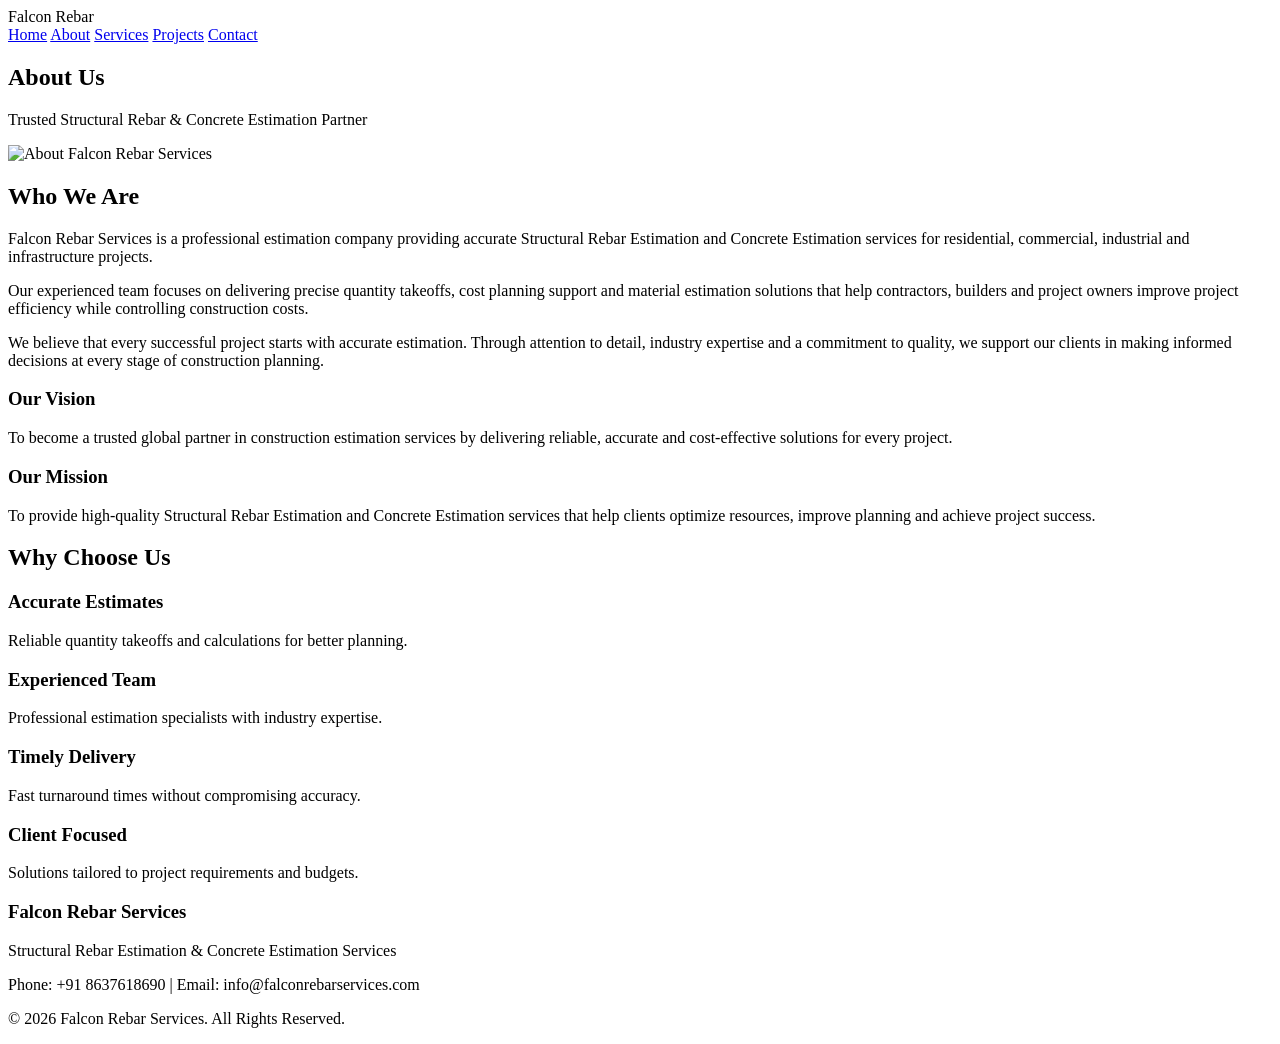
==== about.html @ 519c0856 "Add About Us page with company details This file contains the complete HTML structure for the 'About" ====
<!DOCTYPE html>
<html lang="en">
<head>
<meta charset="UTF-8">
<meta name="viewport" content="width=device-width, initial-scale=1.0">

<title>About Us | Falcon Rebar Services</title>

<link rel="stylesheet" href="css/style.css">

<link href="https://fonts.googleapis.com/css2?family=Poppins:wght@300;400;500;600;700;800&display=swap" rel="stylesheet">
</head>

<body>

<nav class="navbar">
    <div class="logo">Falcon <span>Rebar</span></div>

    <div class="nav-links">
        <a href="index.html">Home</a>
        <a href="about.html" class="active">About</a>
        <a href="services.html">Services</a>
        <a href="projects.html">Projects</a>
        <a href="contact.html">Contact</a>
    </div>
</nav>

<section class="page-banner">
    <div class="banner-content">
        <h1>About Us</h1>
        <p>Trusted Structural Rebar & Concrete Estimation Partner</p>
    </div>
</section>

<section class="about-page">

<div class="container">

<div class="about-grid">

<div class="about-image">
    <img src="images/about.jpg" alt="About Falcon Rebar Services">
</div>

<div class="about-content">

<h2>Who We Are</h2>

<p>
Falcon Rebar Services is a professional estimation company providing
accurate Structural Rebar Estimation and Concrete Estimation services
for residential, commercial, industrial and infrastructure projects.
</p>

<p>
Our experienced team focuses on delivering precise quantity takeoffs,
cost planning support and material estimation solutions that help
contractors, builders and project owners improve project efficiency
while controlling construction costs.
</p>

<p>
We believe that every successful project starts with accurate
estimation. Through attention to detail, industry expertise and a
commitment to quality, we support our clients in making informed
decisions at every stage of construction planning.
</p>

</div>

</div>

</div>

</section>

<section class="vision-mission">

<div class="container">

<div class="vm-grid">

<div class="vm-card">
    <h3>Our Vision</h3>

    <p>
    To become a trusted global partner in construction estimation
    services by delivering reliable, accurate and cost-effective
    solutions for every project.
    </p>
</div>

<div class="vm-card">
    <h3>Our Mission</h3>

    <p>
    To provide high-quality Structural Rebar Estimation and Concrete
    Estimation services that help clients optimize resources,
    improve planning and achieve project success.
    </p>
</div>

</div>

</div>

</section>

<section class="why-us">

<div class="container">

<div class="section-title">
    <h2>Why Choose Us</h2>
</div>

<div class="why-grid">

<div class="why-card">
    <h3>Accurate Estimates</h3>
    <p>Reliable quantity takeoffs and calculations for better planning.</p>
</div>

<div class="why-card">
    <h3>Experienced Team</h3>
    <p>Professional estimation specialists with industry expertise.</p>
</div>

<div class="why-card">
    <h3>Timely Delivery</h3>
    <p>Fast turnaround times without compromising accuracy.</p>
</div>

<div class="why-card">
    <h3>Client Focused</h3>
    <p>Solutions tailored to project requirements and budgets.</p>
</div>

</div>

</div>

</section>

<footer>
    <div class="footer-content">
        <h3>Falcon Rebar Services</h3>

        <p>
            Structural Rebar Estimation & Concrete Estimation Services
        </p>

        <p>
            Phone: +91 8637618690 |
            Email: info@falconrebarservices.com
        </p>

        <p>
            © 2026 Falcon Rebar Services. All Rights Reserved.
        </p>
    </div>
</footer>

<script src="js/script.js"></script>

</body>
</html>
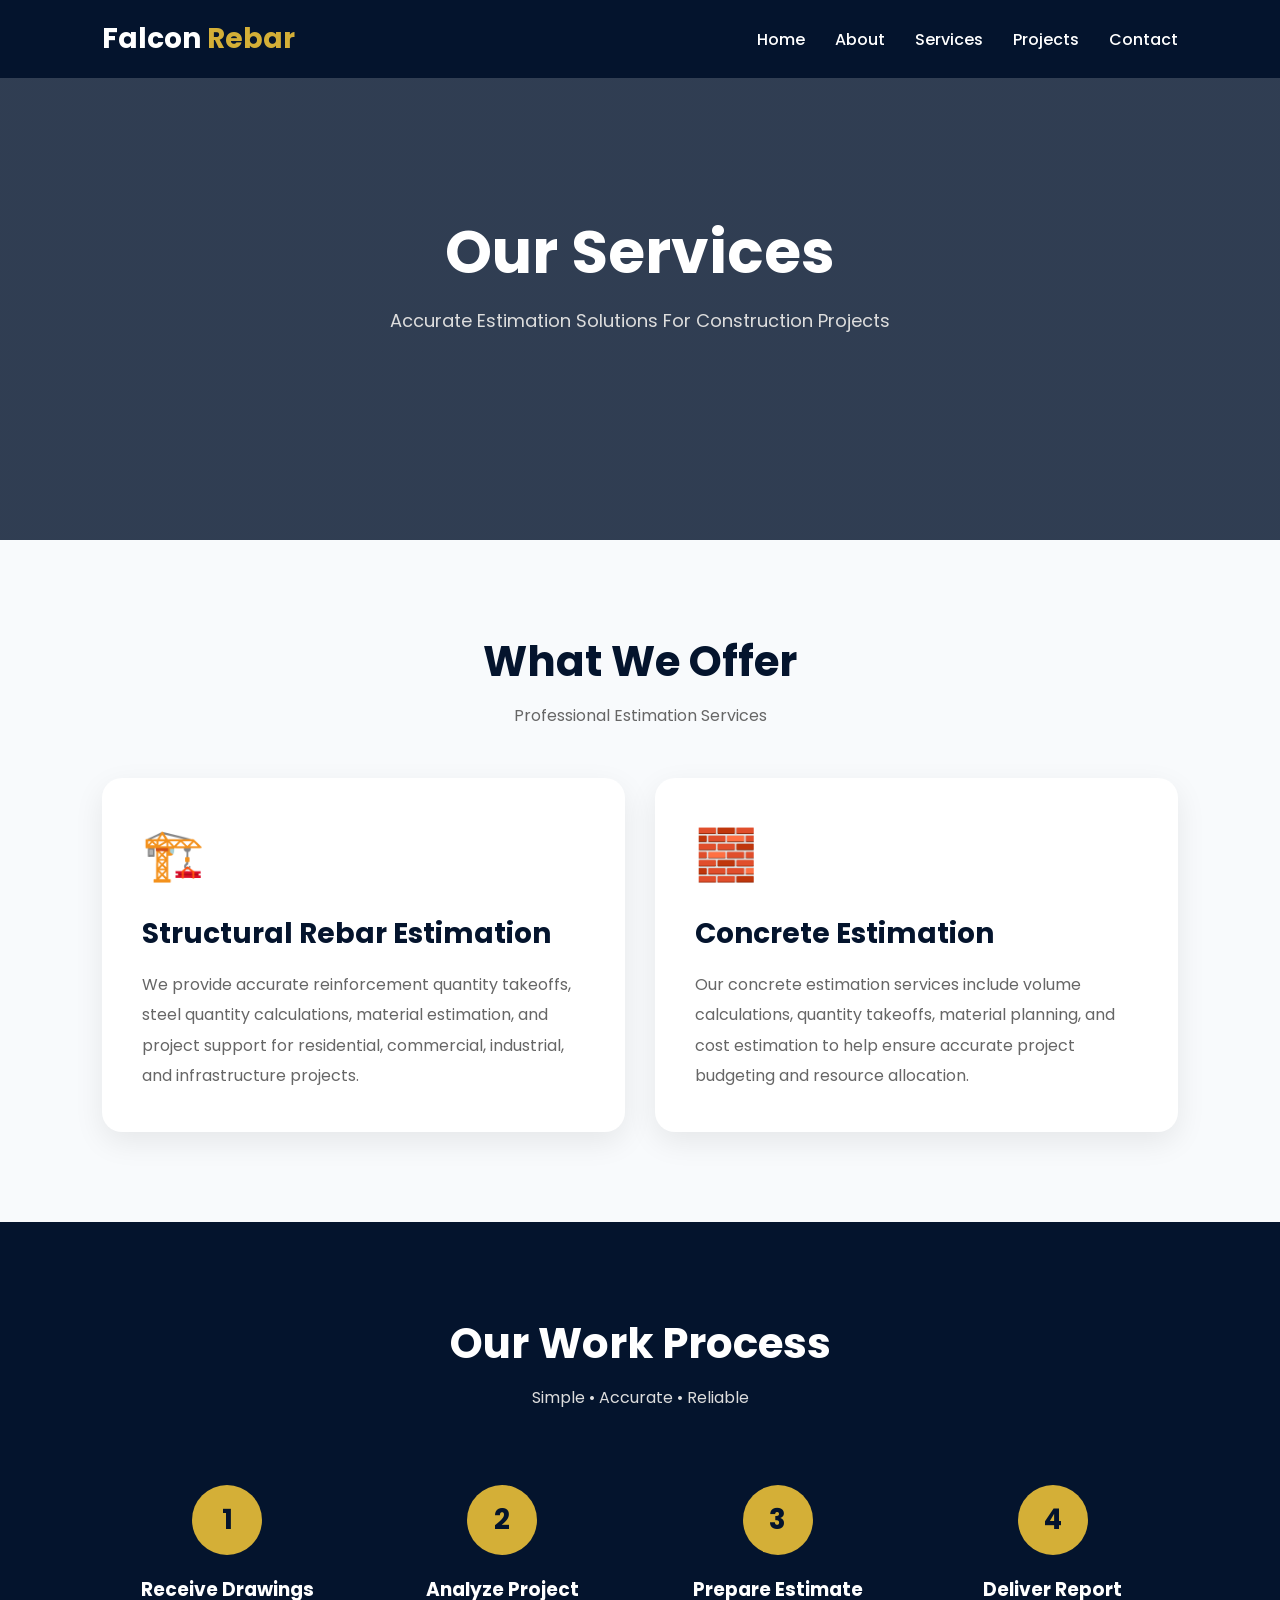
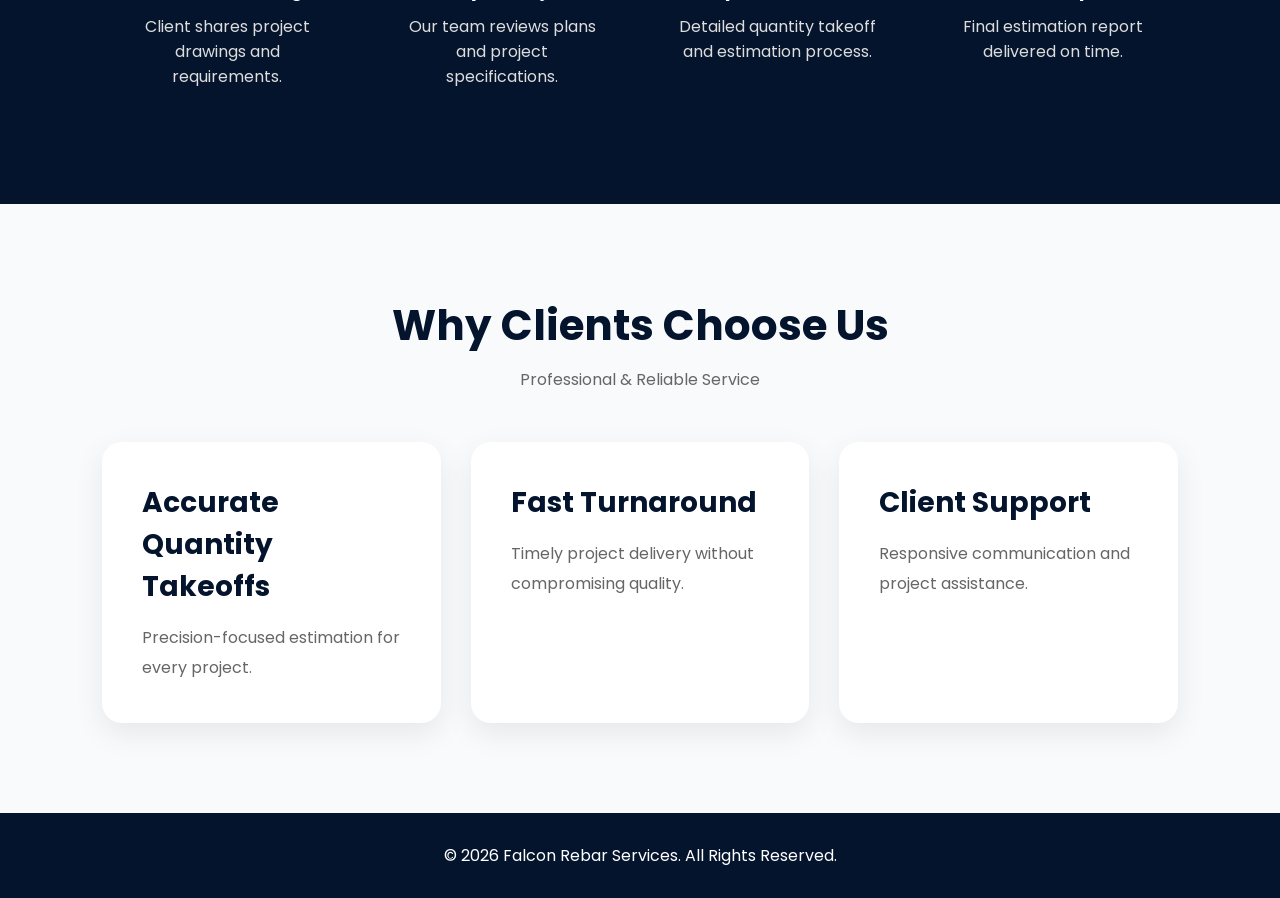
==== commit 82bc7676: "Revise About Us page to highlight services offered Updated the title and content of the About Us pag" ====
--- a/about.html
+++ b/about.html
@@ -4,138 +4,330 @@
 <meta charset="UTF-8">
 <meta name="viewport" content="width=device-width, initial-scale=1.0">
 
-<title>About Us | Falcon Rebar Services</title>
-
-<link rel="stylesheet" href="css/style.css">
+<title>Services | Falcon Rebar Services</title>
 
 <link href="https://fonts.googleapis.com/css2?family=Poppins:wght@300;400;500;600;700;800&display=swap" rel="stylesheet">
+
+<style>
+
+*{
+margin:0;
+padding:0;
+box-sizing:border-box;
+font-family:'Poppins',sans-serif;
+}
+
+body{
+background:#f8fafc;
+color:#222;
+}
+
+.navbar{
+position:fixed;
+top:0;
+left:0;
+width:100%;
+padding:18px 8%;
+display:flex;
+justify-content:space-between;
+align-items:center;
+background:#04142d;
+z-index:1000;
+}
+
+.logo{
+font-size:28px;
+font-weight:700;
+color:white;
+}
+
+.logo span{
+color:#d4af37;
+}
+
+.nav-links{
+display:flex;
+gap:30px;
+}
+
+.nav-links a{
+color:white;
+text-decoration:none;
+font-weight:500;
+transition:.3s;
+}
+
+.nav-links a:hover{
+color:#d4af37;
+}
+
+.banner{
+height:60vh;
+background:
+linear-gradient(rgba(4,20,45,.82),rgba(4,20,45,.82)),
+url('images/services-banner.jpg');
+background-size:cover;
+background-position:center;
+display:flex;
+justify-content:center;
+align-items:center;
+text-align:center;
+padding:20px;
+}
+
+.banner h1{
+font-size:60px;
+color:white;
+margin-bottom:10px;
+}
+
+.banner p{
+font-size:18px;
+color:#ddd;
+}
+
+section{
+padding:90px 8%;
+}
+
+.section-title{
+text-align:center;
+margin-bottom:50px;
+}
+
+.section-title h2{
+font-size:42px;
+color:#04142d;
+}
+
+.section-title p{
+color:#666;
+margin-top:10px;
+}
+
+.services-grid{
+display:grid;
+grid-template-columns:repeat(auto-fit,minmax(320px,1fr));
+gap:30px;
+}
+
+.service-card{
+background:white;
+padding:40px;
+border-radius:20px;
+box-shadow:0 10px 30px rgba(0,0,0,.08);
+transition:.3s;
+}
+
+.service-card:hover{
+transform:translateY(-10px);
+}
+
+.icon{
+font-size:50px;
+margin-bottom:20px;
+}
+
+.service-card h3{
+color:#04142d;
+margin-bottom:15px;
+font-size:28px;
+}
+
+.service-card p{
+line-height:1.9;
+color:#666;
+}
+
+.process{
+background:#04142d;
+color:white;
+}
+
+.process-grid{
+display:grid;
+grid-template-columns:repeat(auto-fit,minmax(220px,1fr));
+gap:25px;
+text-align:center;
+}
+
+.step{
+padding:25px;
+}
+
+.step-number{
+width:70px;
+height:70px;
+margin:auto;
+margin-bottom:20px;
+border-radius:50%;
+background:#d4af37;
+color:#04142d;
+display:flex;
+align-items:center;
+justify-content:center;
+font-size:28px;
+font-weight:bold;
+}
+
+.step h3{
+margin-bottom:10px;
+}
+
+.step p{
+color:#ddd;
+}
+
+footer{
+background:#04142d;
+color:white;
+text-align:center;
+padding:30px;
+}
+
+@media(max-width:900px){
+
+.banner h1{
+font-size:40px;
+}
+
+.nav-links{
+display:none;
+}
+
+}
+</style>
 </head>
 
 <body>
 
 <nav class="navbar">
-    <div class="logo">Falcon <span>Rebar</span></div>
-
-    <div class="nav-links">
-        <a href="index.html">Home</a>
-        <a href="about.html" class="active">About</a>
-        <a href="services.html">Services</a>
-        <a href="projects.html">Projects</a>
-        <a href="contact.html">Contact</a>
-    </div>
+
+<div class="logo">
+Falcon <span>Rebar</span>
+</div>
+
+<div class="nav-links">
+<a href="index.html">Home</a>
+<a href="about.html">About</a>
+<a href="services.html">Services</a>
+<a href="projects.html">Projects</a>
+<a href="contact.html">Contact</a>
+</div>
+
 </nav>
 
-<section class="page-banner">
-    <div class="banner-content">
-        <h1>About Us</h1>
-        <p>Trusted Structural Rebar & Concrete Estimation Partner</p>
-    </div>
+<section class="banner">
+
+<div>
+<h1>Our Services</h1>
+<p>Accurate Estimation Solutions For Construction Projects</p>
+</div>
+
 </section>
 
-<section class="about-page">
-
-<div class="container">
-
-<div class="about-grid">
-
-<div class="about-image">
-    <img src="images/about.jpg" alt="About Falcon Rebar Services">
-</div>
-
-<div class="about-content">
-
-<h2>Who We Are</h2>
+<section>
+
+<div class="section-title">
+<h2>What We Offer</h2>
+<p>Professional Estimation Services</p>
+</div>
+
+<div class="services-grid">
+
+<div class="service-card">
+
+<div class="icon">🏗️</div>
+
+<h3>Structural Rebar Estimation</h3>
 
 <p>
-Falcon Rebar Services is a professional estimation company providing
-accurate Structural Rebar Estimation and Concrete Estimation services
-for residential, commercial, industrial and infrastructure projects.
+We provide accurate reinforcement quantity takeoffs,
+steel quantity calculations, material estimation,
+and project support for residential, commercial,
+industrial, and infrastructure projects.
 </p>
 
+</div>
+
+<div class="service-card">
+
+<div class="icon">🧱</div>
+
+<h3>Concrete Estimation</h3>
+
 <p>
-Our experienced team focuses on delivering precise quantity takeoffs,
-cost planning support and material estimation solutions that help
-contractors, builders and project owners improve project efficiency
-while controlling construction costs.
+Our concrete estimation services include volume
+calculations, quantity takeoffs, material planning,
+and cost estimation to help ensure accurate project
+budgeting and resource allocation.
 </p>
 
-<p>
-We believe that every successful project starts with accurate
-estimation. Through attention to detail, industry expertise and a
-commitment to quality, we support our clients in making informed
-decisions at every stage of construction planning.
-</p>
-
-</div>
-
 </div>
 
 </div>
 
 </section>
 
-<section class="vision-mission">
-
-<div class="container">
-
-<div class="vm-grid">
-
-<div class="vm-card">
-    <h3>Our Vision</h3>
-
-    <p>
-    To become a trusted global partner in construction estimation
-    services by delivering reliable, accurate and cost-effective
-    solutions for every project.
-    </p>
-</div>
-
-<div class="vm-card">
-    <h3>Our Mission</h3>
-
-    <p>
-    To provide high-quality Structural Rebar Estimation and Concrete
-    Estimation services that help clients optimize resources,
-    improve planning and achieve project success.
-    </p>
-</div>
-
+<section class="process">
+
+<div class="section-title">
+<h2 style="color:white;">Our Work Process</h2>
+<p style="color:#ddd;">Simple • Accurate • Reliable</p>
+</div>
+
+<div class="process-grid">
+
+<div class="step">
+<div class="step-number">1</div>
+<h3>Receive Drawings</h3>
+<p>Client shares project drawings and requirements.</p>
+</div>
+
+<div class="step">
+<div class="step-number">2</div>
+<h3>Analyze Project</h3>
+<p>Our team reviews plans and project specifications.</p>
+</div>
+
+<div class="step">
+<div class="step-number">3</div>
+<h3>Prepare Estimate</h3>
+<p>Detailed quantity takeoff and estimation process.</p>
+</div>
+
+<div class="step">
+<div class="step-number">4</div>
+<h3>Deliver Report</h3>
+<p>Final estimation report delivered on time.</p>
 </div>
 
 </div>
 
 </section>
 
-<section class="why-us">
-
-<div class="container">
+<section>
 
 <div class="section-title">
-    <h2>Why Choose Us</h2>
-</div>
-
-<div class="why-grid">
-
-<div class="why-card">
-    <h3>Accurate Estimates</h3>
-    <p>Reliable quantity takeoffs and calculations for better planning.</p>
-</div>
-
-<div class="why-card">
-    <h3>Experienced Team</h3>
-    <p>Professional estimation specialists with industry expertise.</p>
-</div>
-
-<div class="why-card">
-    <h3>Timely Delivery</h3>
-    <p>Fast turnaround times without compromising accuracy.</p>
-</div>
-
-<div class="why-card">
-    <h3>Client Focused</h3>
-    <p>Solutions tailored to project requirements and budgets.</p>
-</div>
-
+<h2>Why Clients Choose Us</h2>
+<p>Professional & Reliable Service</p>
+</div>
+
+<div class="services-grid">
+
+<div class="service-card">
+<h3>Accurate Quantity Takeoffs</h3>
+<p>Precision-focused estimation for every project.</p>
+</div>
+
+<div class="service-card">
+<h3>Fast Turnaround</h3>
+<p>Timely project delivery without compromising quality.</p>
+</div>
+
+<div class="service-card">
+<h3>Client Support</h3>
+<p>Responsive communication and project assistance.</p>
 </div>
 
 </div>
@@ -143,25 +335,8 @@
 </section>
 
 <footer>
-    <div class="footer-content">
-        <h3>Falcon Rebar Services</h3>
-
-        <p>
-            Structural Rebar Estimation & Concrete Estimation Services
-        </p>
-
-        <p>
-            Phone: +91 8637618690 |
-            Email: info@falconrebarservices.com
-        </p>
-
-        <p>
-            © 2026 Falcon Rebar Services. All Rights Reserved.
-        </p>
-    </div>
+<p>© 2026 Falcon Rebar Services. All Rights Reserved.</p>
 </footer>
-
-<script src="js/script.js"></script>
 
 </body>
 </html>
